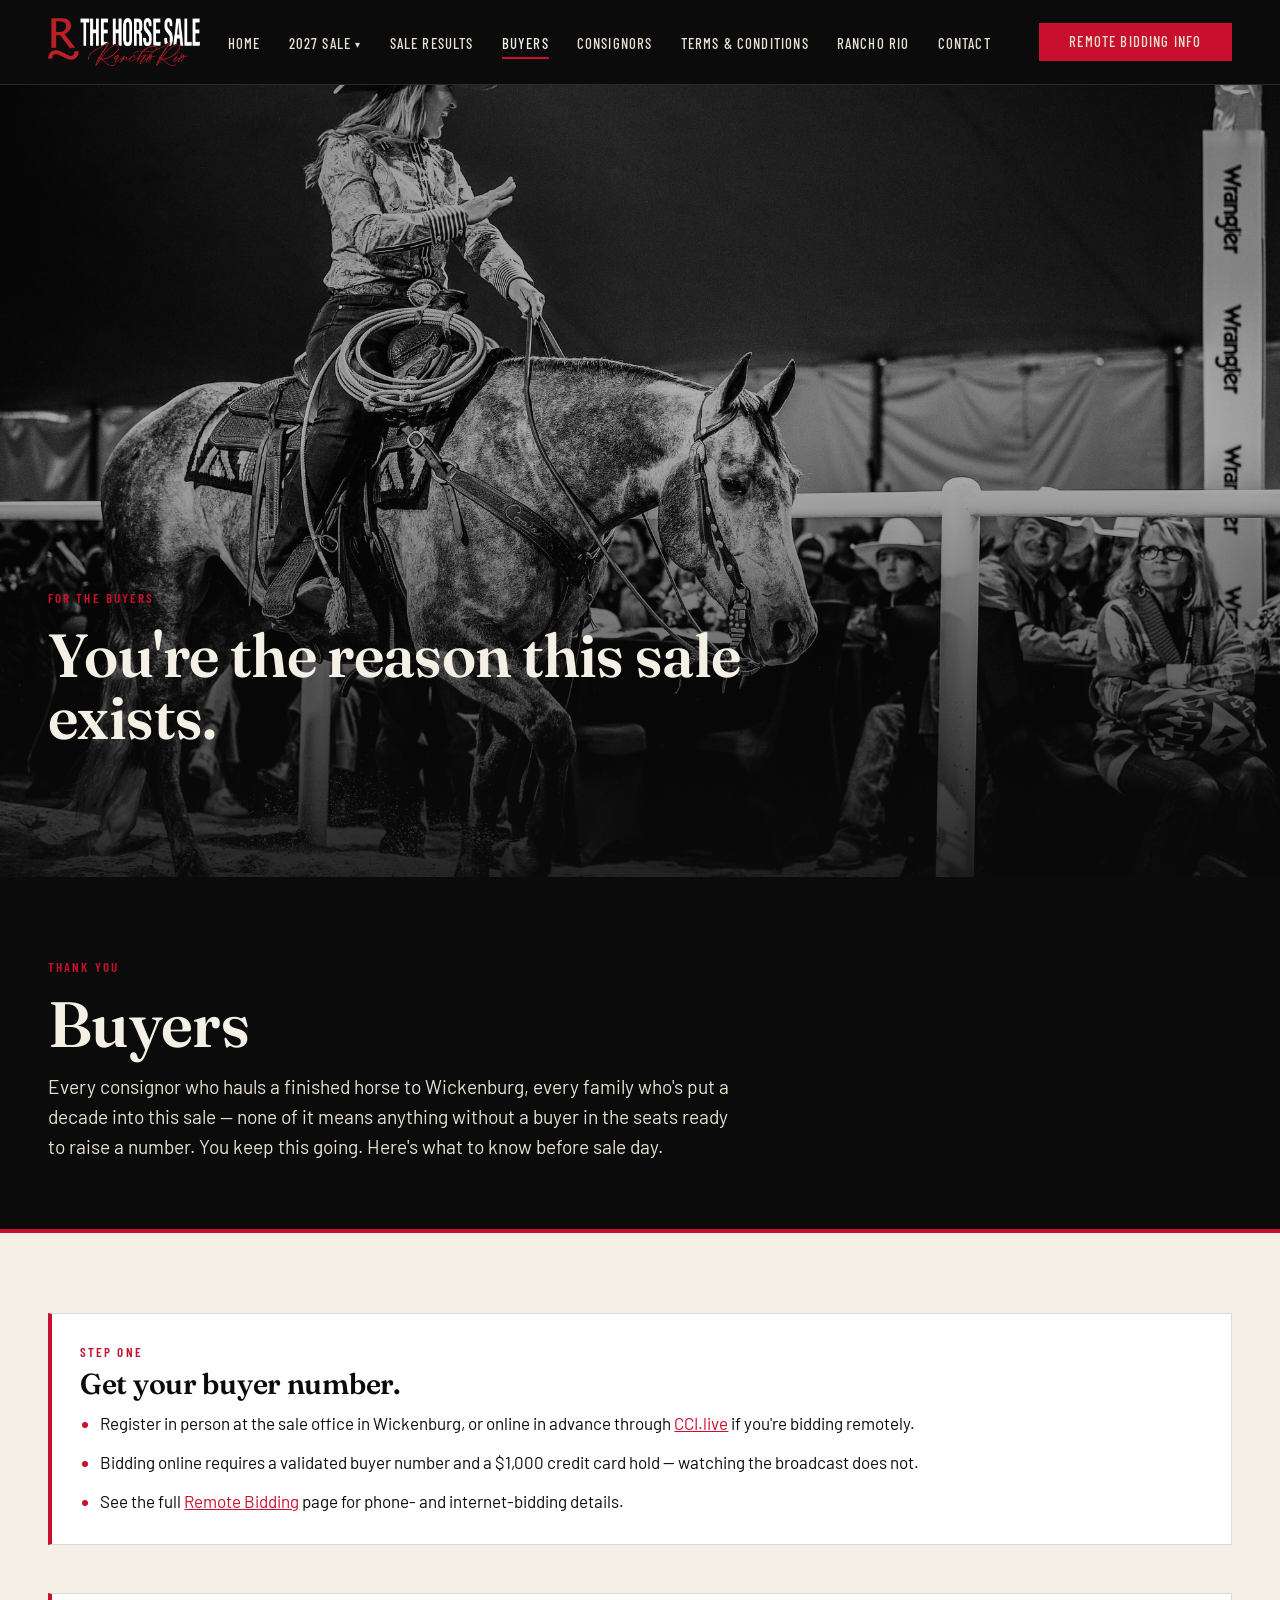
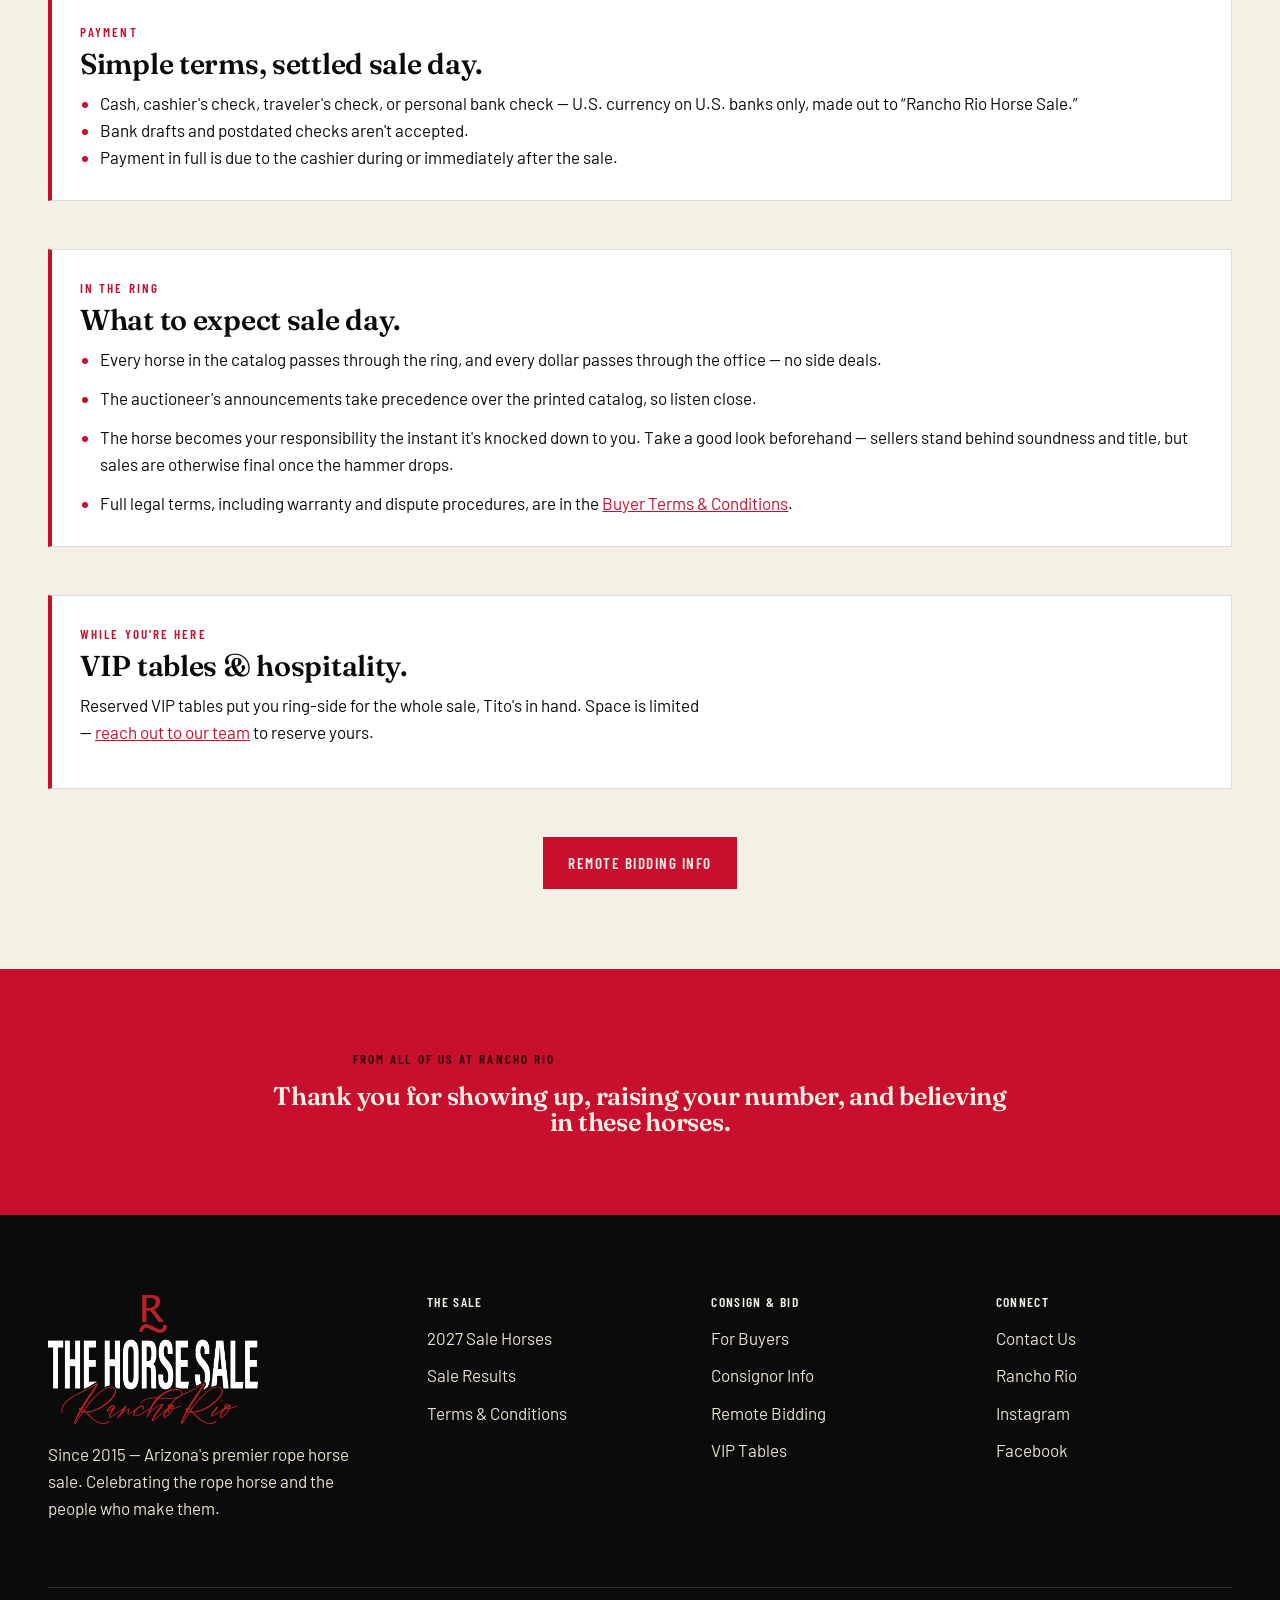
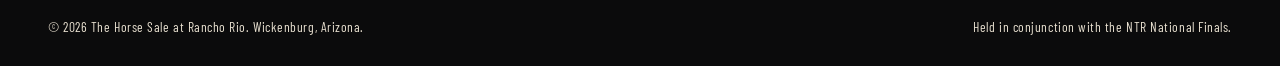
==== buyers.html @ fc1c5c44 "Add Buyers page, rename nav CTA to Remote Bidding Info New buyers.html covers registration, payment " ====
<!DOCTYPE html>
<html lang="en">
<head>
<meta charset="UTF-8">
<meta name="viewport" content="width=device-width, initial-scale=1.0">
<title>For the Buyers | The Horse Sale at Rancho Rio</title>
<meta name="description" content="Everything you need to know as a buyer at The Horse Sale at Rancho Rio — registration, payment, what to expect ring-side, and VIP hospitality.">
<link rel="preconnect" href="https://fonts.googleapis.com">
<link rel="preconnect" href="https://fonts.gstatic.com" crossorigin>
<link href="https://fonts.googleapis.com/css2?family=Fraunces:ital,opsz,wght@0,9..144,500;0,9..144,600;0,9..144,700;1,9..144,500;1,9..144,600;1,9..144,700&family=Barlow+Condensed:wght@500;600;700&family=Barlow:wght@400;500;600&display=swap" rel="stylesheet">
<link rel="icon" href="favicon.ico" sizes="any">
<link rel="icon" type="image/png" sizes="32x32" href="favicon-32x32.png">
<link rel="icon" type="image/png" sizes="16x16" href="favicon-16x16.png">
<link rel="apple-touch-icon" href="apple-touch-icon.png">
<link rel="stylesheet" href="css/styles.css">
</head>
<body>

<header class="site-header">
  <div class="wrap">
    <a href="index.html" class="brand">
      <img src="assets/logo/rancho-rio-script-logo.png" alt="The Horse Sale at Rancho Rio" class="brand-mark">
    </a>
    <nav class="main-nav">
      <ul>
        <li><a href="index.html">Home</a></li>
        <li class="has-dropdown">
          <a href="sale-horses.html">2027 Sale</a>
          <ul class="dropdown-menu">
            <li><a href="sale-horses.html">Sale Horses</a></li>
            <li><a href="index.html#schedule">Schedule</a></li>
            <li><a href="live-stream.html">Live Stream</a></li>
            <li><a href="remote-bidding.html">Remote Bidding</a></li>
          </ul>
        </li>
        <li><a href="results.html">Sale Results</a></li>
        <li><a href="buyers.html" aria-current="page">Buyers</a></li>
        <li><a href="consignors.html">Consignors</a></li>
        <li><a href="terms.html">Terms &amp; Conditions</a></li>
        <li><a href="https://ranchorioaz.com" target="_blank" rel="noopener">Rancho Rio</a></li>
        <li><a href="contact.html">Contact</a></li>
      </ul>
      <a href="remote-bidding.html" class="btn btn-primary">Remote Bidding Info</a>
    </nav>
    <button class="nav-toggle" aria-label="Menu">Menu</button>
  </div>
</header>

<section class="mini-hero mini-hero-tall" style="background-image:url('assets/images/photography/sale-photo_hero-vip-tables-roan.jpg');">
  <div class="wrap mini-hero-inner">
    <p class="eyebrow">For the Buyers</p>
    <h2>You're the reason this sale exists.</h2>
  </div>
</section>

<div class="page-hero">
  <div class="wrap">
    <p class="eyebrow on-dark">Thank You</p>
    <h1>Buyers</h1>
    <p class="lede" style="color:var(--bone-dim); margin-top:var(--space-2); max-width:62ch;">Every consignor who hauls a finished horse to Wickenburg, every family who's put a decade into this sale &mdash; none of it means anything without a buyer in the seats ready to raise a number. You keep this going. Here's what to know before sale day.</p>
  </div>
</div>

<section>
  <div class="wrap">
    <div class="card legal-content" style="border-left:4px solid var(--red); padding:var(--space-3); margin-bottom:var(--space-4);">
      <p class="eyebrow" style="margin-bottom:0.5em;">Step One</p>
      <h2 style="font-size:1.8rem; margin-bottom:0.4em;">Get your buyer number.</h2>
      <ul style="padding-left:1.2em; margin:0;">
        <li>Register in person at the sale office in Wickenburg, or online in advance through <a href="https://cci.live" target="_blank" rel="noopener" style="text-decoration:underline; color:var(--red);">CCI.live</a> if you're bidding remotely.</li>
        <li>Bidding online requires a validated buyer number and a $1,000 credit card hold &mdash; watching the broadcast does not.</li>
        <li>See the full <a href="remote-bidding.html" style="text-decoration:underline; color:var(--red);">Remote Bidding</a> page for phone- and internet-bidding details.</li>
      </ul>
    </div>

    <div class="card" style="border-left:4px solid var(--red); padding:var(--space-3); margin-bottom:var(--space-4);">
      <p class="eyebrow" style="margin-bottom:0.5em;">Payment</p>
      <h2 style="font-size:1.8rem; margin-bottom:0.4em;">Simple terms, settled sale day.</h2>
      <ul style="padding-left:1.2em; margin:0;">
        <li>Cash, cashier's check, traveler's check, or personal bank check &mdash; U.S. currency on U.S. banks only, made out to &ldquo;Rancho Rio Horse Sale.&rdquo;</li>
        <li>Bank drafts and postdated checks aren't accepted.</li>
        <li>Payment in full is due to the cashier during or immediately after the sale.</li>
      </ul>
    </div>

    <div class="card legal-content" style="border-left:4px solid var(--red); padding:var(--space-3); margin-bottom:var(--space-4);">
      <p class="eyebrow" style="margin-bottom:0.5em;">In the Ring</p>
      <h2 style="font-size:1.8rem; margin-bottom:0.4em;">What to expect sale day.</h2>
      <ul style="padding-left:1.2em; margin:0;">
        <li>Every horse in the catalog passes through the ring, and every dollar passes through the office &mdash; no side deals.</li>
        <li>The auctioneer's announcements take precedence over the printed catalog, so listen close.</li>
        <li>The horse becomes your responsibility the instant it's knocked down to you. Take a good look beforehand &mdash; sellers stand behind soundness and title, but sales are otherwise final once the hammer drops.</li>
        <li>Full legal terms, including warranty and dispute procedures, are in the <a href="terms.html" style="text-decoration:underline; color:var(--red);">Buyer Terms &amp; Conditions</a>.</li>
      </ul>
    </div>

    <div class="card" style="border-left:4px solid var(--red); padding:var(--space-3); margin-bottom:var(--space-4);">
      <p class="eyebrow" style="margin-bottom:0.5em;">While You're Here</p>
      <h2 style="font-size:1.8rem; margin-bottom:0.4em;">VIP tables &amp; hospitality.</h2>
      <p style="margin:0 0 0.8em;">Reserved VIP tables put you ring-side for the whole sale, Tito's in hand. Space is limited &mdash; <a href="contact.html" style="text-decoration:underline; color:var(--red);">reach out to our team</a> to reserve yours.</p>
    </div>

    <div style="text-align:center; margin-top:var(--space-4);">
      <a href="remote-bidding.html" class="btn btn-primary">Remote Bidding Info</a>
    </div>
  </div>
</section>

<section class="section-red">
  <div class="wrap" style="max-width:800px; text-align:center;">
    <p class="eyebrow on-dark" style="color:#2a0007;">From All of Us at Rancho Rio</p>
    <h2 style="margin:0 auto;">Thank you for showing up, raising your number, and believing in these horses.</h2>
  </div>
</section>

<footer class="site-footer">
  <div class="wrap">
    <div class="footer-grid">
      <div>
        <img src="assets/logo/rancho-rio-full-logo_white.png" alt="The Horse Sale at Rancho Rio" style="width:210px; margin-bottom:1em;">
        <p style="color:var(--bone-dim); max-width:32ch;">Since 2015 &mdash; Arizona's premier rope horse sale. Celebrating the rope horse and the people who make them.</p>
      </div>
      <div>
        <h4>The Sale</h4>
        <ul>
          <li><a href="sale-horses.html">2027 Sale Horses</a></li>
          <li><a href="results.html">Sale Results</a></li>
          <li><a href="terms.html">Terms &amp; Conditions</a></li>
        </ul>
      </div>
      <div>
        <h4>Consign &amp; Bid</h4>
        <ul>
          <li><a href="buyers.html">For Buyers</a></li>
          <li><a href="consignors.html">Consignor Info</a></li>
          <li><a href="remote-bidding.html">Remote Bidding</a></li>
          <li><a href="contact.html">VIP Tables</a></li>
        </ul>
      </div>
      <div>
        <h4>Connect</h4>
        <ul>
          <li><a href="contact.html">Contact Us</a></li>
          <li><a href="https://ranchorioaz.com" target="_blank" rel="noopener">Rancho Rio</a></li>
          <li><a href="https://www.instagram.com/ranchorioaz" target="_blank" rel="noopener">Instagram</a></li>
          <li><a href="https://www.facebook.com/RanchoRio" target="_blank" rel="noopener">Facebook</a></li>
        </ul>
      </div>
    </div>
    <div class="footer-bottom">
      <span>&copy; 2026 The Horse Sale at Rancho Rio. Wickenburg, Arizona.</span>
      <span>Held in conjunction with the NTR National Finals.</span>
    </div>
  </div>
</footer>

<script src="js/nav.js"></script>
</body>
</html>
---- css/styles.css ----
/* ==========================================================================
   THE HORSE SALE AT RANCHO RIO — Design System
   Colors: Ink Black / Bone White / Signal Red / Saddle Rust
   Type: Fraunces (display) + Barlow Condensed (labels/nav) + Barlow (body)
   ========================================================================== */

:root {
  /* Color tokens */
  --ink: #0b0b0c;
  --ink-soft: #1a1917;
  --bone: #f5f0e6;
  --bone-dim: #e8e0d0;
  --red: #c8102e;
  --red-deep: #8f0b21;
  --rust: #7a3b2e;
  --gold: #a9822f;
  --titos-orange: #f47b29;
  --line: rgba(245, 240, 230, 0.14);
  --line-dark: rgba(11, 11, 12, 0.14);

  /* Type */
  --font-display: "Fraunces", "Georgia", serif;
  --font-label: "Barlow Condensed", "Arial Narrow", sans-serif;
  --font-body: "Barlow", "Helvetica Neue", Arial, sans-serif;

  /* Spacing scale */
  --space-1: 0.5rem;
  --space-2: 1rem;
  --space-3: 1.75rem;
  --space-4: 3rem;
  --space-5: 5rem;
  --space-6: 8rem;

  --max-width: 1240px;
}

*, *::before, *::after { box-sizing: border-box; }
html { scroll-behavior: smooth; }

body {
  margin: 0;
  background: var(--bone);
  color: var(--ink);
  font-family: var(--font-body);
  font-size: 17px;
  line-height: 1.6;
  -webkit-font-smoothing: antialiased;
}

img { max-width: 100%; display: block; }
a { color: inherit; text-decoration: none; }

.wrap {
  max-width: var(--max-width);
  margin: 0 auto;
  padding: 0 var(--space-3);
}

/* ---------- Typography ---------- */

h1, h2, h3, h4 {
  font-family: var(--font-display);
  font-weight: 600;
  line-height: 1.02;
  margin: 0;
  letter-spacing: -0.01em;
}

.eyebrow {
  font-family: var(--font-label);
  font-weight: 600;
  text-transform: uppercase;
  letter-spacing: 0.16em;
  font-size: 0.82rem;
  color: var(--red);
}

.eyebrow.on-dark { color: var(--red); }

p { margin: 0 0 1em; max-width: 62ch; }
li::marker { color: var(--red); }

.legal-content p { max-width: none; }
.legal-content li { margin-bottom: 0.7em; }
.legal-content li:last-child { margin-bottom: 0; }
.legal-content li ul { margin-top: 0.5em; }
.legal-content li ul li { margin-bottom: 0.5em; }

.lede {
  font-size: 1.2rem;
  line-height: 1.55;
  color: var(--ink-soft);
}

/* ---------- Buttons ---------- */

.btn {
  display: inline-flex;
  align-items: center;
  gap: 0.5em;
  font-family: var(--font-label);
  font-weight: 600;
  text-transform: uppercase;
  letter-spacing: 0.1em;
  font-size: 0.95rem;
  padding: 0.85em 1.6em;
  border: 1.5px solid transparent;
  cursor: pointer;
  transition: transform 0.15s ease, background 0.15s ease, color 0.15s ease, border-color 0.15s ease;
}
.btn:hover { transform: translateY(-1px); }
.btn:focus-visible { outline: 3px solid var(--gold); outline-offset: 2px; }

.btn-primary { background: var(--red); color: var(--bone); }
.btn-primary:hover { background: var(--red-deep); }

.btn-outline-dark { background: transparent; color: var(--ink); border-color: var(--ink); }
.btn-outline-dark:hover { background: var(--ink); color: var(--bone); }

.btn-outline-light { background: transparent; color: var(--bone); border-color: var(--bone); }
.btn-outline-light:hover { background: var(--bone); color: var(--ink); }

/* ---------- Header / Nav ---------- */

.site-header {
  position: sticky;
  top: 0;
  z-index: 50;
  background: var(--ink);
  border-bottom: 1px solid var(--line);
}

.site-header .wrap {
  display: flex;
  align-items: center;
  justify-content: space-between;
  min-height: 84px;
}

.brand {
  display: flex;
  align-items: center;
  gap: 0.75rem;
  color: var(--bone);
}
.brand-mark { height: 48px; width: auto; flex-shrink: 0; }

.main-nav { display: flex; align-items: center; gap: var(--space-4); }
.main-nav .btn { padding-left: 2em; padding-right: 2em; }
.main-nav ul { list-style: none; display: flex; gap: var(--space-3); margin: 0; padding: 0; }
.main-nav a {
  font-family: var(--font-label);
  color: var(--bone-dim);
  font-weight: 500;
  text-transform: uppercase;
  letter-spacing: 0.08em;
  font-size: 0.92rem;
  padding: 0.4em 0;
  border-bottom: 2px solid transparent;
  transition: border-color 0.15s ease, color 0.15s ease;
}
.main-nav a:hover, .main-nav a[aria-current="page"] { color: var(--bone); border-color: var(--red); }

.main-nav li { position: relative; }
.main-nav li.has-dropdown > a::after { content: "\25BE"; margin-left: 0.4em; font-size: 0.7em; }
.main-nav .dropdown-menu {
  position: absolute;
  top: 100%;
  left: 0;
  min-width: 180px;
  margin: 0;
  padding: 0.6em 0 0.4em;
  list-style: none;
  background: var(--ink);
  border: 1px solid var(--line);
  display: none;
  flex-direction: column;
  gap: 0;
  z-index: 60;
}
.main-nav li.has-dropdown:hover .dropdown-menu,
.main-nav li.has-dropdown:focus-within .dropdown-menu { display: flex; }
.main-nav .dropdown-menu a { display: block; padding: 0.6em 1em; border-bottom: none; white-space: nowrap; }
.main-nav .dropdown-menu a:hover, .main-nav .dropdown-menu a[aria-current="page"] { background: var(--ink-soft); }

.nav-toggle { display: none; }

@media (max-width: 900px) {
  .main-nav ul { display: none; }
  .nav-toggle {
    display: block;
    background: none;
    border: 1.5px solid var(--bone-dim);
    color: var(--bone);
    padding: 0.5em 0.9em;
    font-family: var(--font-label);
    text-transform: uppercase;
    letter-spacing: 0.1em;
    font-size: 0.8rem;
    cursor: pointer;
  }

  .main-nav .btn {
    padding: 0.6em 0.9em;
    font-size: 0.72rem;
    letter-spacing: 0.05em;
    white-space: nowrap;
  }

  .sale-staff-columns { columns: 1 !important; }

  .main-nav.nav-open ul {
    display: flex;
    flex-direction: column;
    align-items: stretch;
    gap: 0;
    position: absolute;
    top: 100%;
    left: 0;
    right: 0;
    background: var(--ink);
    border-top: 1px solid var(--line);
    border-bottom: 1px solid var(--line);
    padding: var(--space-3);
    z-index: 55;
  }

  .main-nav.nav-open ul > li { width: 100%; }
  .main-nav.nav-open ul > li > a { display: block; padding: 0.8em 0; }

  .main-nav li.has-dropdown .dropdown-menu {
    position: static;
    display: none;
    border: none;
    background: var(--ink-soft);
    margin-top: 0.2em;
    padding-left: 1em;
  }
  .main-nav li.has-dropdown:hover .dropdown-menu,
  .main-nav li.has-dropdown:focus-within .dropdown-menu { display: none; }
  .main-nav li.has-dropdown.dropdown-open .dropdown-menu { display: flex; }
}

/* ---------- Sections with a faint background photo ---------- */

.section-bg-photo {
  position: relative;
  background-size: cover;
  background-position: center 30%;
  background-repeat: no-repeat;
  overflow: hidden;
}
.section-bg-photo::before {
  content: "";
  position: absolute;
  inset: 0;
  background: var(--bone);
  opacity: 0.9;
}

/* ---------- Hero ---------- */

.hero {
  position: relative;
  min-height: 92vh;
  display: flex;
  align-items: flex-end;
  background: var(--ink) center/cover no-repeat;
  color: var(--bone);
  overflow: hidden;
}

.hero::before {
  content: "";
  position: absolute;
  inset: 0;
  z-index: 1;
  background:
    linear-gradient(180deg, rgba(11,11,12,0.5) 0%, rgba(11,11,12,0.58) 45%, rgba(11,11,12,0.94) 100%);
}

.hero-slides { position: absolute; inset: 0; z-index: 0; }
.hero-slide {
  position: absolute;
  inset: 0;
  background: center/cover no-repeat;
  opacity: 0;
  transition: opacity 1.8s ease;
}
.hero-slide.is-active { opacity: 1; }
@media (prefers-reduced-motion: reduce) {
  .hero-slide { transition: none; }
}

.hero-inner {
  position: relative;
  z-index: 2;
  width: 100%;
  padding-bottom: var(--space-5);
}

.hero .eyebrow { color: var(--red); text-shadow: 0 1px 4px rgba(0,0,0,0.6); margin-bottom: var(--space-2); }

.hero h1 {
  font-size: clamp(2.8rem, 7vw, 6.2rem);
  max-width: 16ch;
  margin-bottom: var(--space-3);
}
.hero h1 em { font-style: normal; color: var(--red); }

.hero-sub {
  display: flex;
  flex-wrap: wrap;
  gap: var(--space-4);
  align-items: flex-end;
  justify-content: space-between;
  border-top: 1px solid var(--line);
  padding-top: var(--space-3);
  margin-top: var(--space-3);
}

.hero-meta { font-family: var(--font-label); font-size: 1.05rem; letter-spacing: 0.04em; color: var(--bone-dim); text-transform: uppercase; }
.hero-meta strong { color: var(--bone); font-weight: 700; }

.hero-cta { display: flex; gap: var(--space-2); flex-wrap: wrap; }

/* Presenting sponsor strip */
.sponsor-strip {
  background: var(--titos-orange);
  color: var(--ink);
  overflow: hidden;
}
.sponsor-track {
  display: flex;
  width: max-content;
  animation: sponsor-scroll 34s linear infinite;
}
.sponsor-group {
  display: flex;
  align-items: center;
  gap: 2em;
  flex-shrink: 0;
  padding: 0.5em 2em;
  font-family: var(--font-label);
  text-transform: uppercase;
  letter-spacing: 0.14em;
  font-size: 0.78rem;
  white-space: nowrap;
}
.sponsor-group strong { color: var(--ink); }
.sponsor-logo { height: 46px; width: auto; flex-shrink: 0; }
.sponsor-star { font-size: 0.7em; opacity: 0.6; }

@keyframes sponsor-scroll {
  from { transform: translateX(0); }
  to { transform: translateX(-50%); }
}

@media (prefers-reduced-motion: reduce) {
  .sponsor-track { animation: none; overflow-x: auto; }
}

/* ---------- Sections ---------- */

section { padding: var(--space-5) 0; }
.section-dark { background: var(--ink); color: var(--bone); }
.section-red { background: var(--red); color: var(--bone); }

.section-head {
  display: flex;
  justify-content: space-between;
  align-items: flex-end;
  gap: var(--space-3);
  margin-bottom: var(--space-4);
  flex-wrap: wrap;
}
.section-head h2 { font-size: clamp(2rem, 4vw, 3.2rem); }

/* ---------- Stat strip ---------- */

.stat-strip {
  display: grid;
  grid-template-columns: repeat(4, 1fr);
  border-top: 1px solid var(--line-dark);
  border-bottom: 1px solid var(--line-dark);
}
.stat {
  padding: var(--space-4) var(--space-3);
  border-right: 1px solid var(--line-dark);
}
.stat:last-child { border-right: none; }
.stat-num {
  font-family: var(--font-display);
  font-size: clamp(2rem, 3.4vw, 3.2rem);
  color: var(--red);
  display: block;
  margin-bottom: 0.2em;
}
.stat-label {
  font-family: var(--font-label);
  text-transform: uppercase;
  letter-spacing: 0.08em;
  font-size: 0.85rem;
  color: var(--rust);
}

@media (max-width: 800px) {
  .stat-strip { grid-template-columns: repeat(2, 1fr); }
  .stat:nth-child(2) { border-right: none; }
}

/* ---------- Lot / auction tag motif (signature element) ---------- */

.lot-tag {
  display: inline-flex;
  align-items: center;
  font-family: var(--font-label);
  font-weight: 700;
  background: var(--ink);
  color: var(--bone);
  padding: 0.3em 0.7em 0.3em 0.5em;
  font-size: 0.85rem;
  letter-spacing: 0.06em;
  position: relative;
  clip-path: polygon(0 0, 100% 0, 100% 100%, 12px 100%, 0 60%);
}

.card-grid {
  display: grid;
  grid-template-columns: repeat(auto-fill, minmax(280px, 1fr));
  gap: var(--space-3);
}

/* Several pages set a fixed column count inline (e.g. repeat(3,1fr))
   for desktop layout; force a single column on small screens
   regardless, since a hardcoded inline column count otherwise beats
   the auto-fill default above and never stacks. */
@media (max-width: 700px) {
  .card-grid { grid-template-columns: 1fr !important; }
}

.card {
  background: #fff;
  border: 1px solid var(--line-dark);
}
.card-media { aspect-ratio: 4/5; overflow: hidden; background: var(--bone-dim); position: relative; }
.card-media img { width: 100%; height: 100%; object-fit: cover; }
.card-media.placeholder {
  display: flex;
  align-items: center;
  justify-content: center;
  background: repeating-linear-gradient(45deg, var(--bone-dim), var(--bone-dim) 10px, #ddd2b8 10px, #ddd2b8 20px);
}
.card-media.placeholder span {
  font-family: var(--font-label);
  text-transform: uppercase;
  letter-spacing: 0.1em;
  font-size: 0.8rem;
  color: var(--rust);
  background: var(--bone);
  padding: 0.4em 0.8em;
}

/* Hero placeholder background (until a real photo is added) */
.hero.placeholder-bg {
  background-image:
    linear-gradient(180deg, rgba(11,11,12,0.35) 0%, rgba(11,11,12,0.55) 45%, rgba(11,11,12,0.95) 100%),
    repeating-linear-gradient(135deg, #1a1917, #1a1917 22px, #0b0b0c 22px, #0b0b0c 44px);
}

/* ---------- Mini-hero (full-bleed headline-over-photo, section-scale) ---------- */

.mini-hero {
  position: relative;
  min-height: 58vh;
  display: flex;
  align-items: flex-end;
  background: var(--ink) center/cover no-repeat;
  color: var(--bone);
  overflow: hidden;
}
.mini-hero::before {
  content: "";
  position: absolute;
  inset: 0;
  background: linear-gradient(180deg, rgba(11,11,12,0.4) 0%, rgba(11,11,12,0.3) 45%, rgba(11,11,12,0.88) 100%);
}
.mini-hero-tall { min-height: 88vh; background-position: center 30%; }
.mini-hero-inner { position: relative; z-index: 2; width: 100%; padding-bottom: var(--space-4); }
.mini-hero .eyebrow { color: var(--red); text-shadow: 0 1px 4px rgba(0,0,0,0.6); margin-bottom: var(--space-2); }
.mini-hero h2 { font-size: clamp(2.2rem, 4.8vw, 3.8rem); max-width: 20ch; color: var(--bone); }

.card-body { padding: var(--space-2) var(--space-3) var(--space-3); }
.card-body h3 { font-size: 1.3rem; margin-bottom: 0.25em; }
.card-meta { font-family: var(--font-label); text-transform: uppercase; letter-spacing: 0.06em; font-size: 0.82rem; color: var(--rust); }

/* SOLD stamp for results */
.sold-stamp {
  position: absolute;
  top: 14px;
  right: 14px;
  background: var(--red);
  color: var(--bone);
  font-family: var(--font-label);
  font-weight: 700;
  letter-spacing: 0.14em;
  font-size: 0.78rem;
  padding: 0.35em 1.1em;
  transform: rotate(8deg);
  box-shadow: 0 3px 8px rgba(0,0,0,0.25);
}

/* Horse name + sale year, burned into a real horse photo */
.photo-caption {
  position: absolute;
  left: 0;
  right: 0;
  bottom: 0;
  padding: 1.6em 0.9em 0.7em;
  background: linear-gradient(0deg, rgba(11,11,12,0.88) 0%, rgba(11,11,12,0) 100%);
  color: var(--bone);
  font-family: var(--font-label);
  text-transform: uppercase;
  letter-spacing: 0.06em;
  font-weight: 600;
  font-size: 0.85rem;
}

/* ---------- Sliding gallery (Sale Night photography) ---------- */

.sliding-gallery { overflow: hidden; }
.sliding-gallery-track {
  display: flex;
  gap: var(--space-2);
  width: max-content;
  animation: sliding-gallery-scroll 85s linear infinite;
}
.sliding-gallery:hover .sliding-gallery-track { animation-play-state: paused; }
.sliding-gallery-item {
  flex: 0 0 auto;
  width: min(600px, 88vw);
  aspect-ratio: 16 / 9;
  overflow: hidden;
  background: var(--bone-dim);
}
.sliding-gallery-item img {
  width: 100%;
  height: 100%;
  object-fit: cover;
  display: block;
}

@keyframes sliding-gallery-scroll {
  from { transform: translateX(0); }
  to { transform: translateX(-50%); }
}

@media (prefers-reduced-motion: reduce) {
  .sliding-gallery-track { animation: none; }
  .sliding-gallery { overflow-x: auto; }
}

/* ---------- Growth chart (cumulative sale total) ---------- */

.growth-chart { margin: var(--space-4) 0 var(--space-3); }
.growth-chart-layout {
  display: grid;
  grid-template-columns: 0.9fr 1.1fr;
  gap: var(--space-5);
  align-items: center;
}
.growth-chart-copy { display: flex; flex-direction: column; }
.growth-chart-label {
  font-family: var(--font-label);
  text-transform: uppercase;
  letter-spacing: 0.08em;
  font-size: 0.85rem;
  color: var(--rust);
  display: block;
  margin-bottom: 0.15em;
}
.growth-chart-total {
  font-family: var(--font-display);
  font-weight: 600;
  font-size: clamp(3.4rem, 7vw, 6rem);
  color: var(--red);
  line-height: 1;
}
.growth-chart-note {
  font-family: var(--font-label);
  font-size: 0.75rem;
  letter-spacing: 0.04em;
  color: rgba(11, 11, 12, 0.45);
  max-width: 32ch;
  margin: 0.8em 0 0;
}
.growth-chart-svg-wrap { position: relative; }

@media (max-width: 800px) {
  .growth-chart-layout { grid-template-columns: 1fr; gap: var(--space-3); }
}
.growth-chart-svg-wrap svg { display: block; width: 100%; height: auto; overflow: visible; }
.growth-chart-grid { stroke: var(--line-dark); stroke-width: 1; }
.growth-chart-area { fill: rgba(200, 16, 46, 0.1); transform-origin: bottom; transform: scaleY(0); transition: transform 1s cubic-bezier(0.22, 1, 0.36, 1); }
.growth-chart-line {
  fill: none;
  stroke: var(--red);
  stroke-width: 2.5;
  stroke-linecap: round;
  stroke-linejoin: round;
}
.growth-chart-dot { fill: var(--red); stroke: var(--bone); stroke-width: 2; opacity: 0; transition: opacity 0.3s ease 0.9s; }
.growth-chart.is-visible .growth-chart-area { transform: scaleY(1); }
.growth-chart.is-visible .growth-chart-dot { opacity: 1; }
.growth-chart-axis text {
  font-family: var(--font-label);
  font-size: 10px;
  letter-spacing: 0.03em;
  fill: var(--rust);
  text-transform: uppercase;
}
.growth-chart-axis .y-tick { fill: rgba(11, 11, 12, 0.45); }
.growth-chart-endlabel {
  font-family: var(--font-label);
  font-weight: 600;
  font-size: 12px;
  fill: var(--ink);
}
.growth-chart-crosshair {
  position: absolute;
  top: 0;
  bottom: 26px;
  width: 1px;
  background: var(--line-dark);
  pointer-events: none;
  opacity: 0;
  transition: opacity 0.15s ease;
}
.growth-chart-tooltip {
  position: absolute;
  pointer-events: none;
  background: var(--ink);
  color: var(--bone);
  padding: 0.55em 0.8em;
  font-family: var(--font-label);
  font-size: 0.78rem;
  letter-spacing: 0.03em;
  white-space: nowrap;
  border-radius: 2px;
  opacity: 0;
  transition: opacity 0.15s ease;
  transform: translate(-50%, -100%);
  z-index: 3;
}
.growth-chart-tooltip strong {
  display: block;
  font-family: var(--font-display);
  font-size: 1rem;
  color: var(--bone);
  font-weight: 600;
  letter-spacing: normal;
  text-transform: none;
}
.growth-chart-tooltip span { display: block; margin-top: 0.15em; opacity: 0.8; }
.growth-chart-table { margin-top: var(--space-2); }
.growth-chart-table summary {
  cursor: pointer;
  font-family: var(--font-label);
  text-transform: uppercase;
  letter-spacing: 0.06em;
  font-size: 0.8rem;
  color: var(--rust);
  padding: 0.4em 0;
}
.growth-chart-table table { margin-top: var(--space-2); }


/* ---------- Results table ---------- */

.results-table { width: 100%; border-collapse: collapse; }
.results-table th {
  font-family: var(--font-label);
  text-transform: uppercase;
  letter-spacing: 0.08em;
  font-size: 0.8rem;
  text-align: left;
  color: var(--rust);
  border-bottom: 2px solid var(--ink);
  padding: 0.7em 0.8em;
}
.results-table td {
  padding: 0.9em 0.8em;
  border-bottom: 1px solid var(--line-dark);
  font-size: 1rem;
}
.results-table tr:hover td { background: var(--bone-dim); }
.results-table .num { font-family: var(--font-display); }

/* ---------- Footer ---------- */

.site-footer {
  background: var(--ink);
  color: var(--bone-dim);
  padding: var(--space-5) 0 var(--space-3);
}
.footer-grid {
  display: grid;
  grid-template-columns: 1.4fr 1fr 1fr 1fr;
  gap: var(--space-4);
  padding-bottom: var(--space-4);
  border-bottom: 1px solid var(--line);
}
.footer-grid h4 {
  font-family: var(--font-label);
  text-transform: uppercase;
  letter-spacing: 0.1em;
  font-size: 0.85rem;
  color: var(--bone);
  margin-bottom: var(--space-2);
}
.footer-grid ul { list-style: none; margin: 0; padding: 0; display: flex; flex-direction: column; gap: 0.6em; }
.footer-grid a:hover { color: var(--red); }
.footer-bottom {
  display: flex;
  justify-content: space-between;
  align-items: center;
  padding-top: var(--space-3);
  font-family: var(--font-label);
  font-size: 0.85rem;
  letter-spacing: 0.04em;
  flex-wrap: wrap;
  gap: 1em;
}

@media (max-width: 800px) {
  .footer-grid { grid-template-columns: 1fr 1fr; }
}

/* ---------- Page hero (interior pages) ---------- */

.page-hero {
  background: var(--ink);
  color: var(--bone);
  padding: var(--space-5) 0 var(--space-4);
  border-bottom: 4px solid var(--red);
}
.page-hero h1 { font-size: clamp(2.4rem, 5vw, 4rem); }

/* ---------- Utility ---------- */

.text-center { text-align: center; }
.mt-0 { margin-top: 0; }
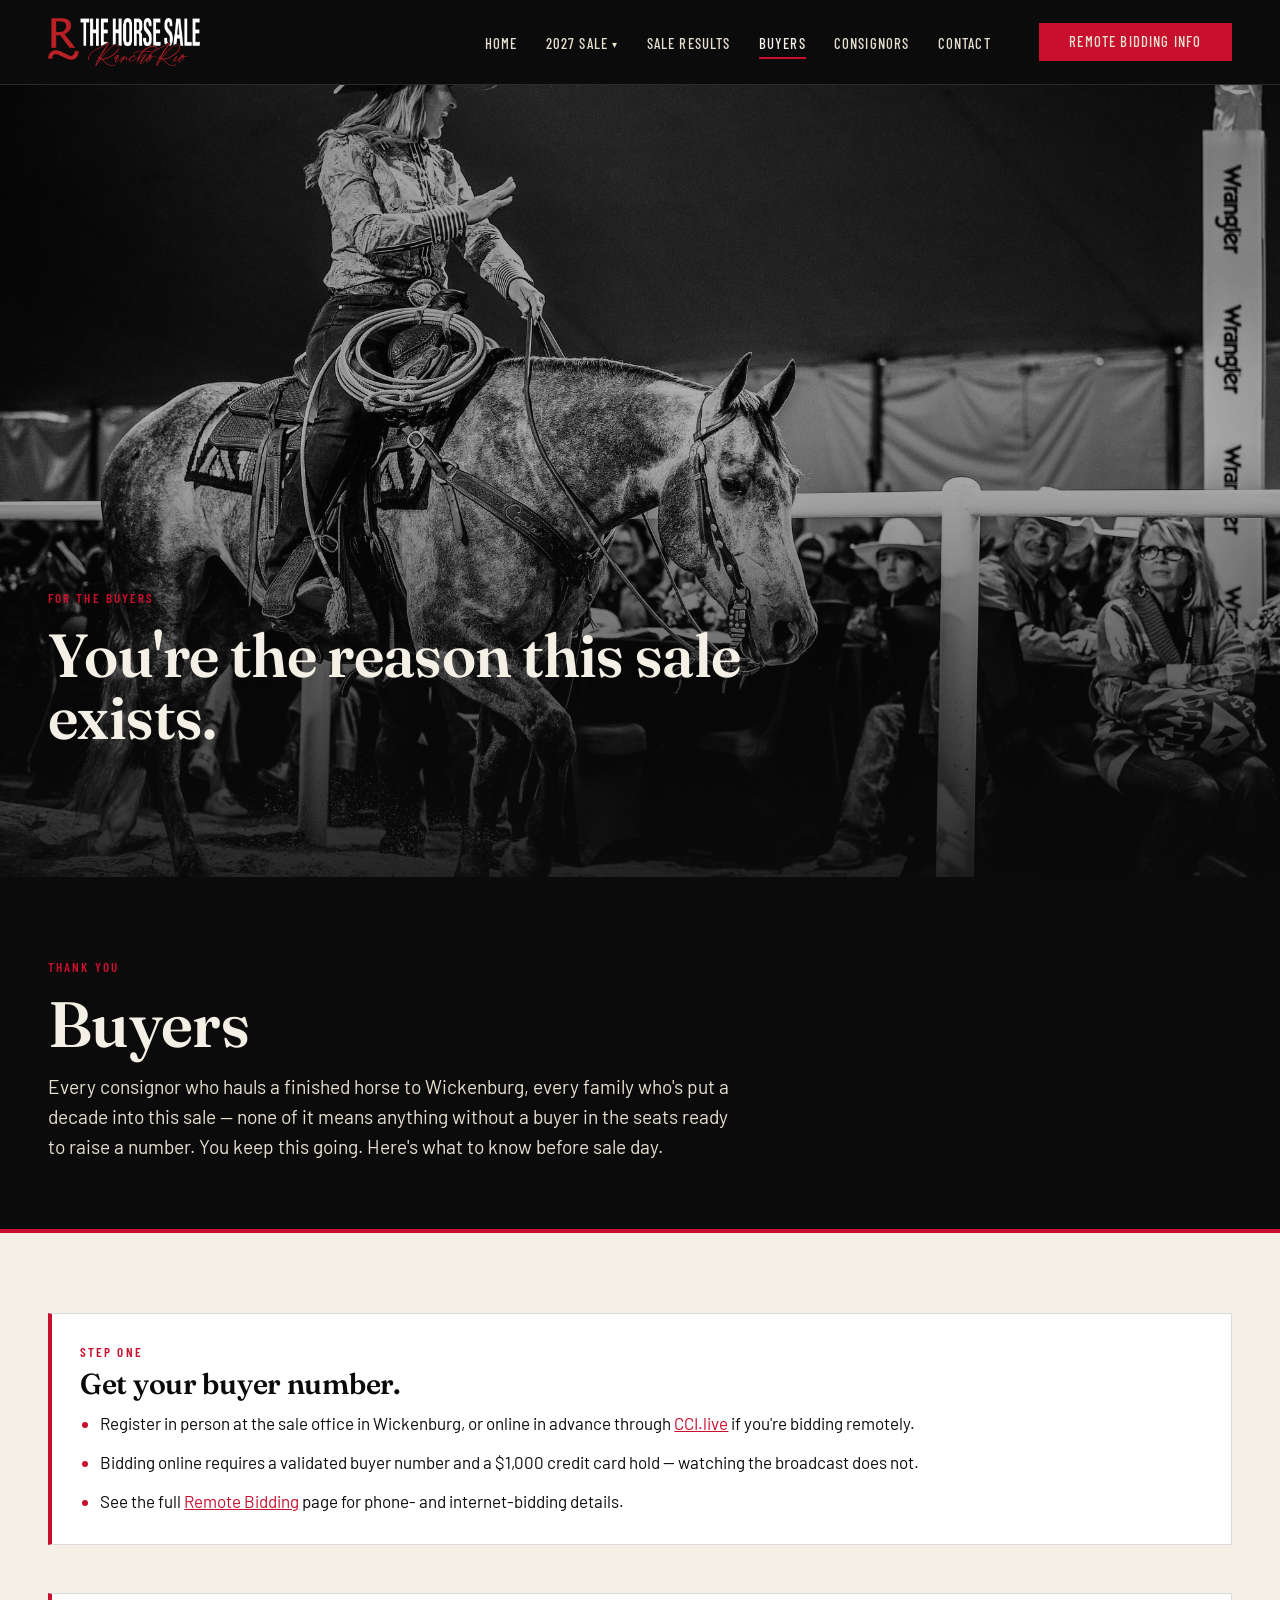
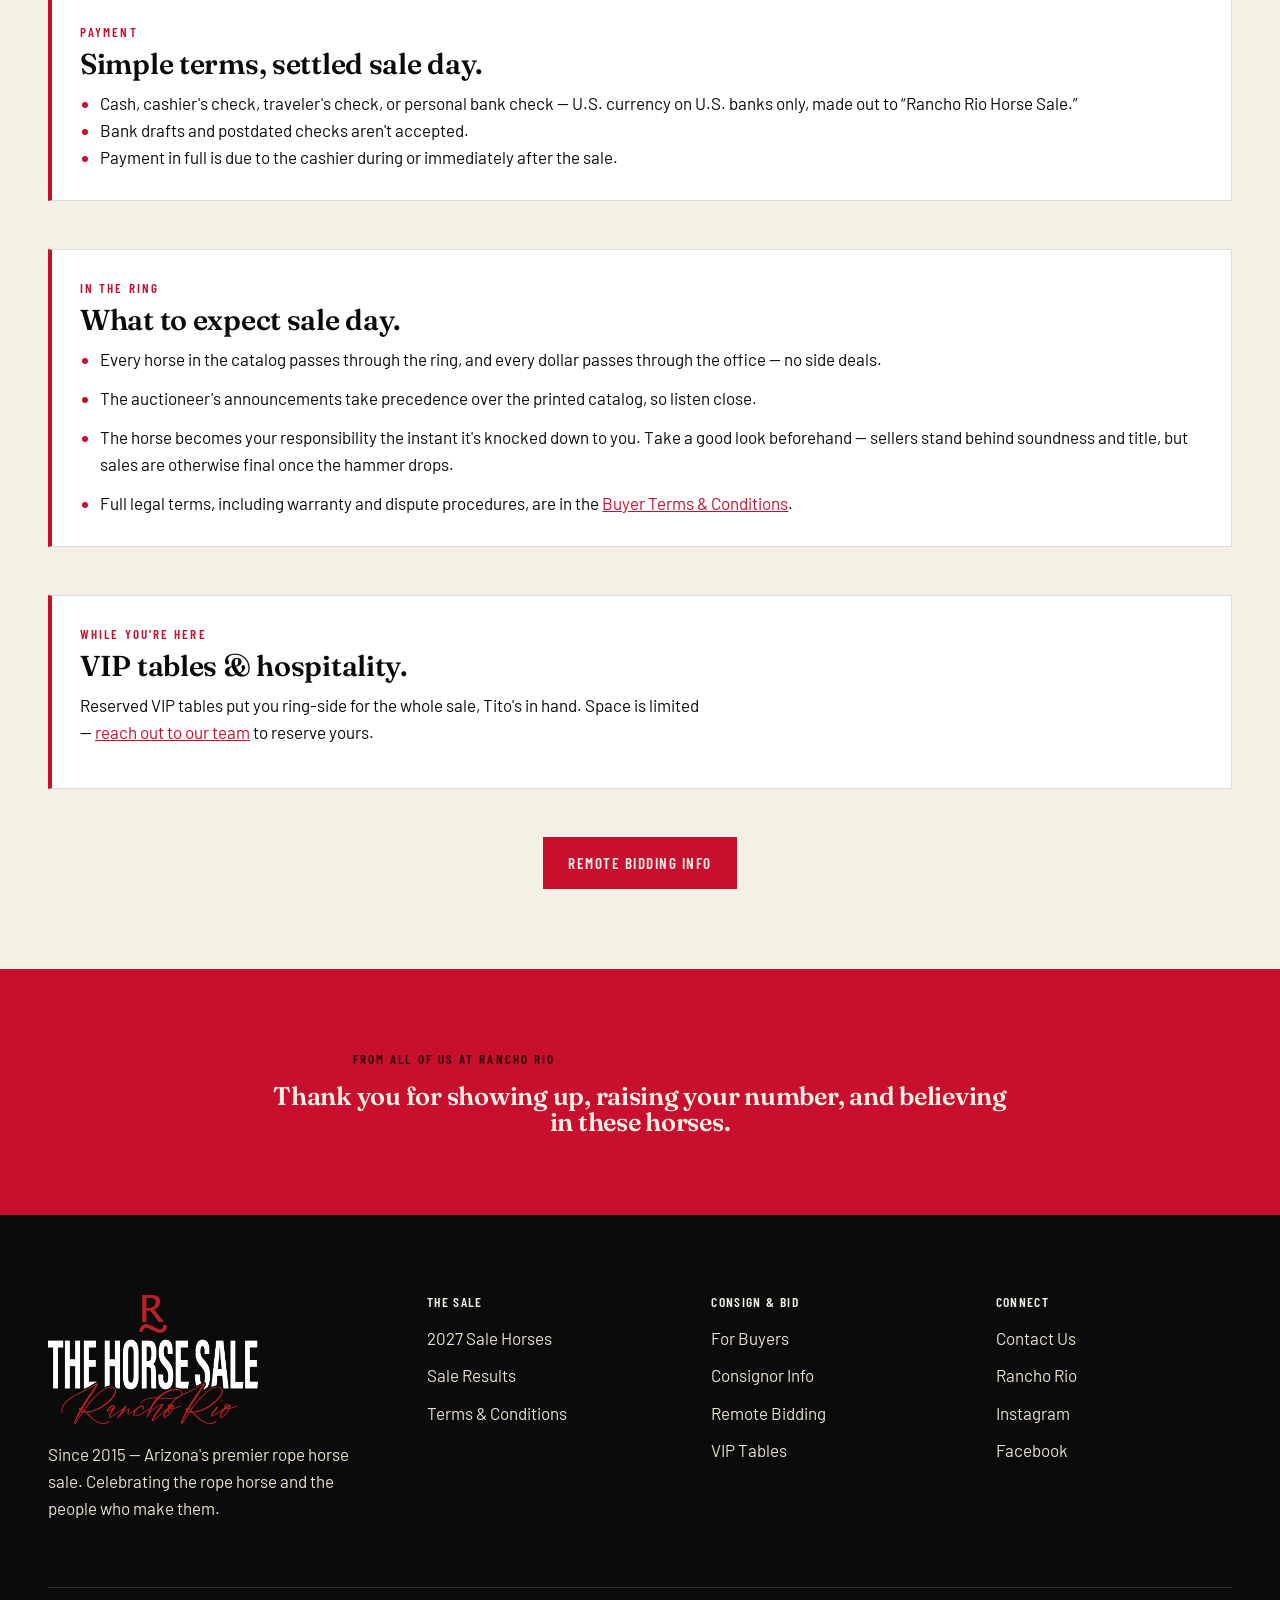
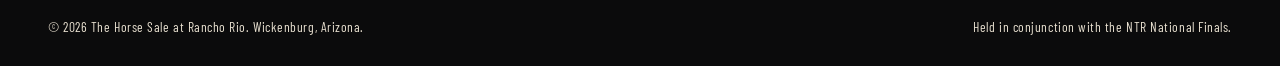
==== commit 69b1e6c3: "Remove Terms & Conditions and Rancho Rio links from nav" ====
--- a/buyers.html
+++ b/buyers.html
@@ -36,8 +36,6 @@
         <li><a href="results.html">Sale Results</a></li>
         <li><a href="buyers.html" aria-current="page">Buyers</a></li>
         <li><a href="consignors.html">Consignors</a></li>
-        <li><a href="terms.html">Terms &amp; Conditions</a></li>
-        <li><a href="https://ranchorioaz.com" target="_blank" rel="noopener">Rancho Rio</a></li>
         <li><a href="contact.html">Contact</a></li>
       </ul>
       <a href="remote-bidding.html" class="btn btn-primary">Remote Bidding Info</a>
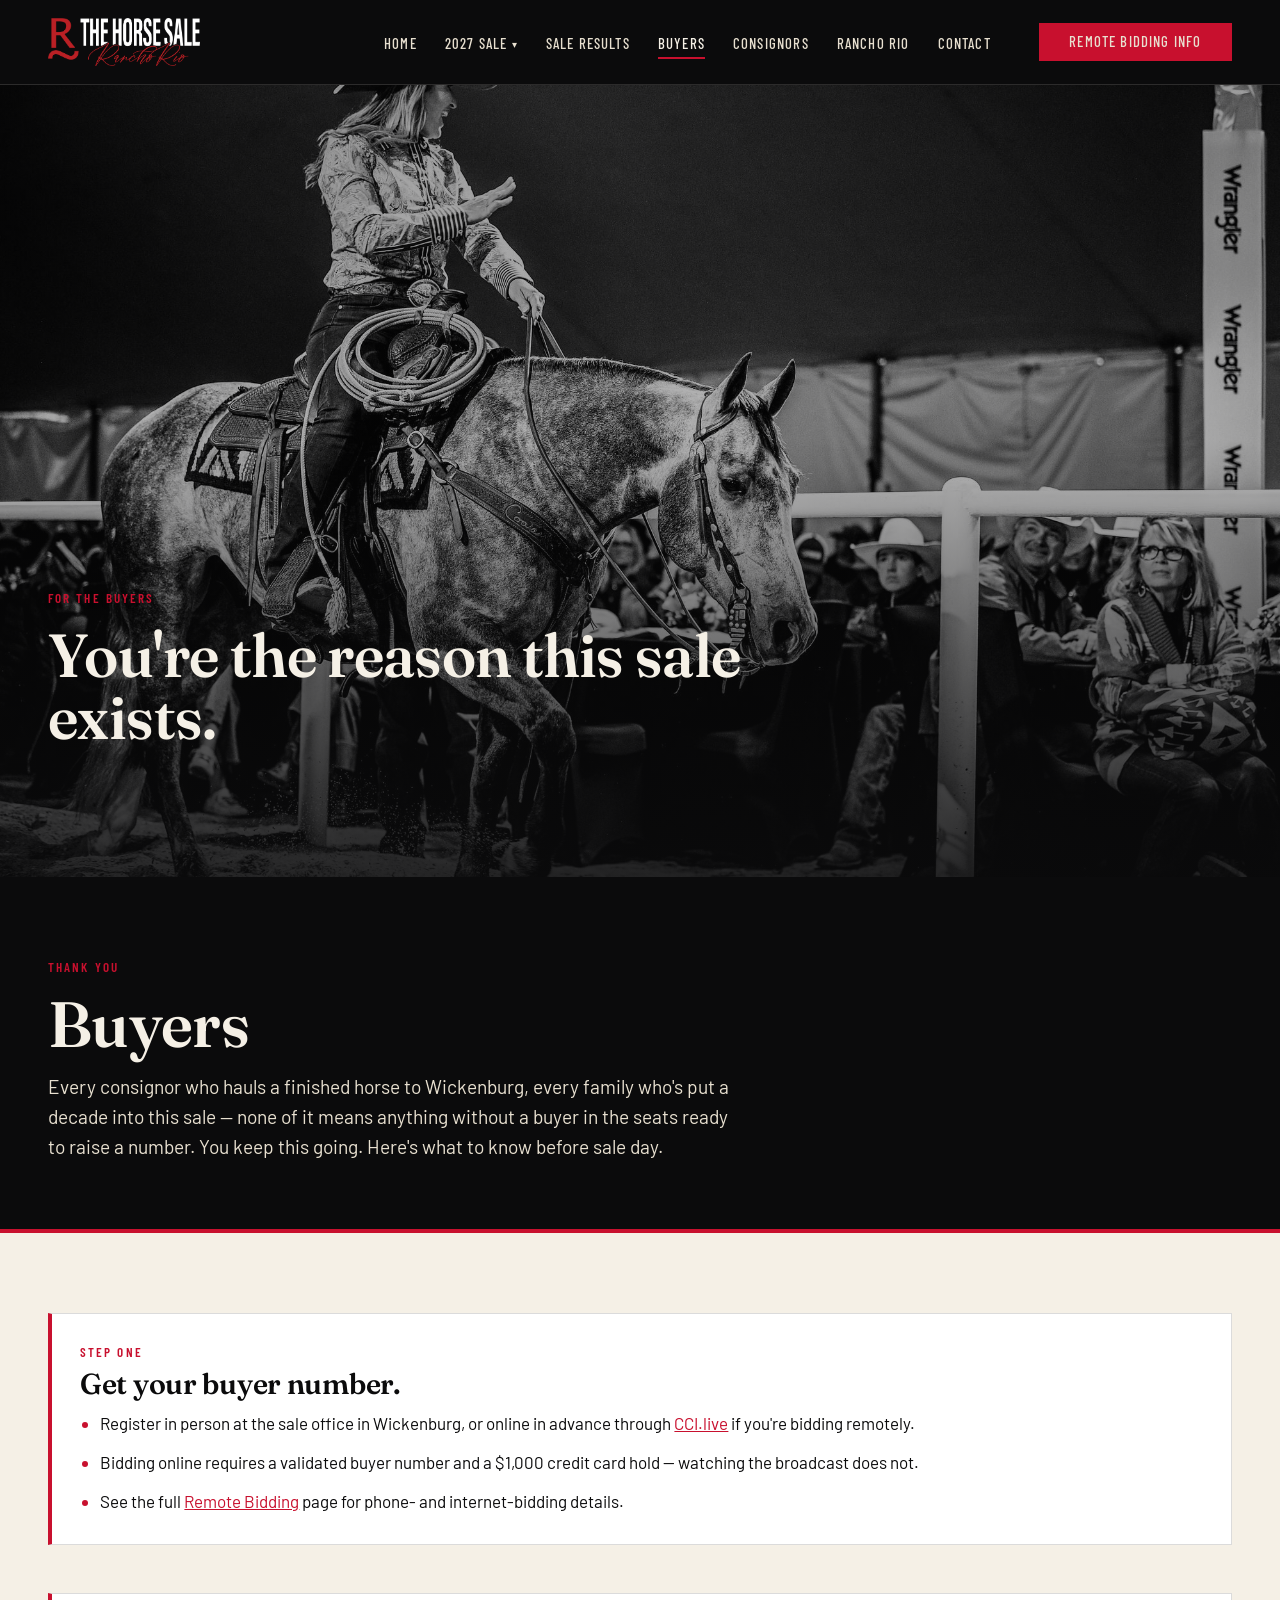
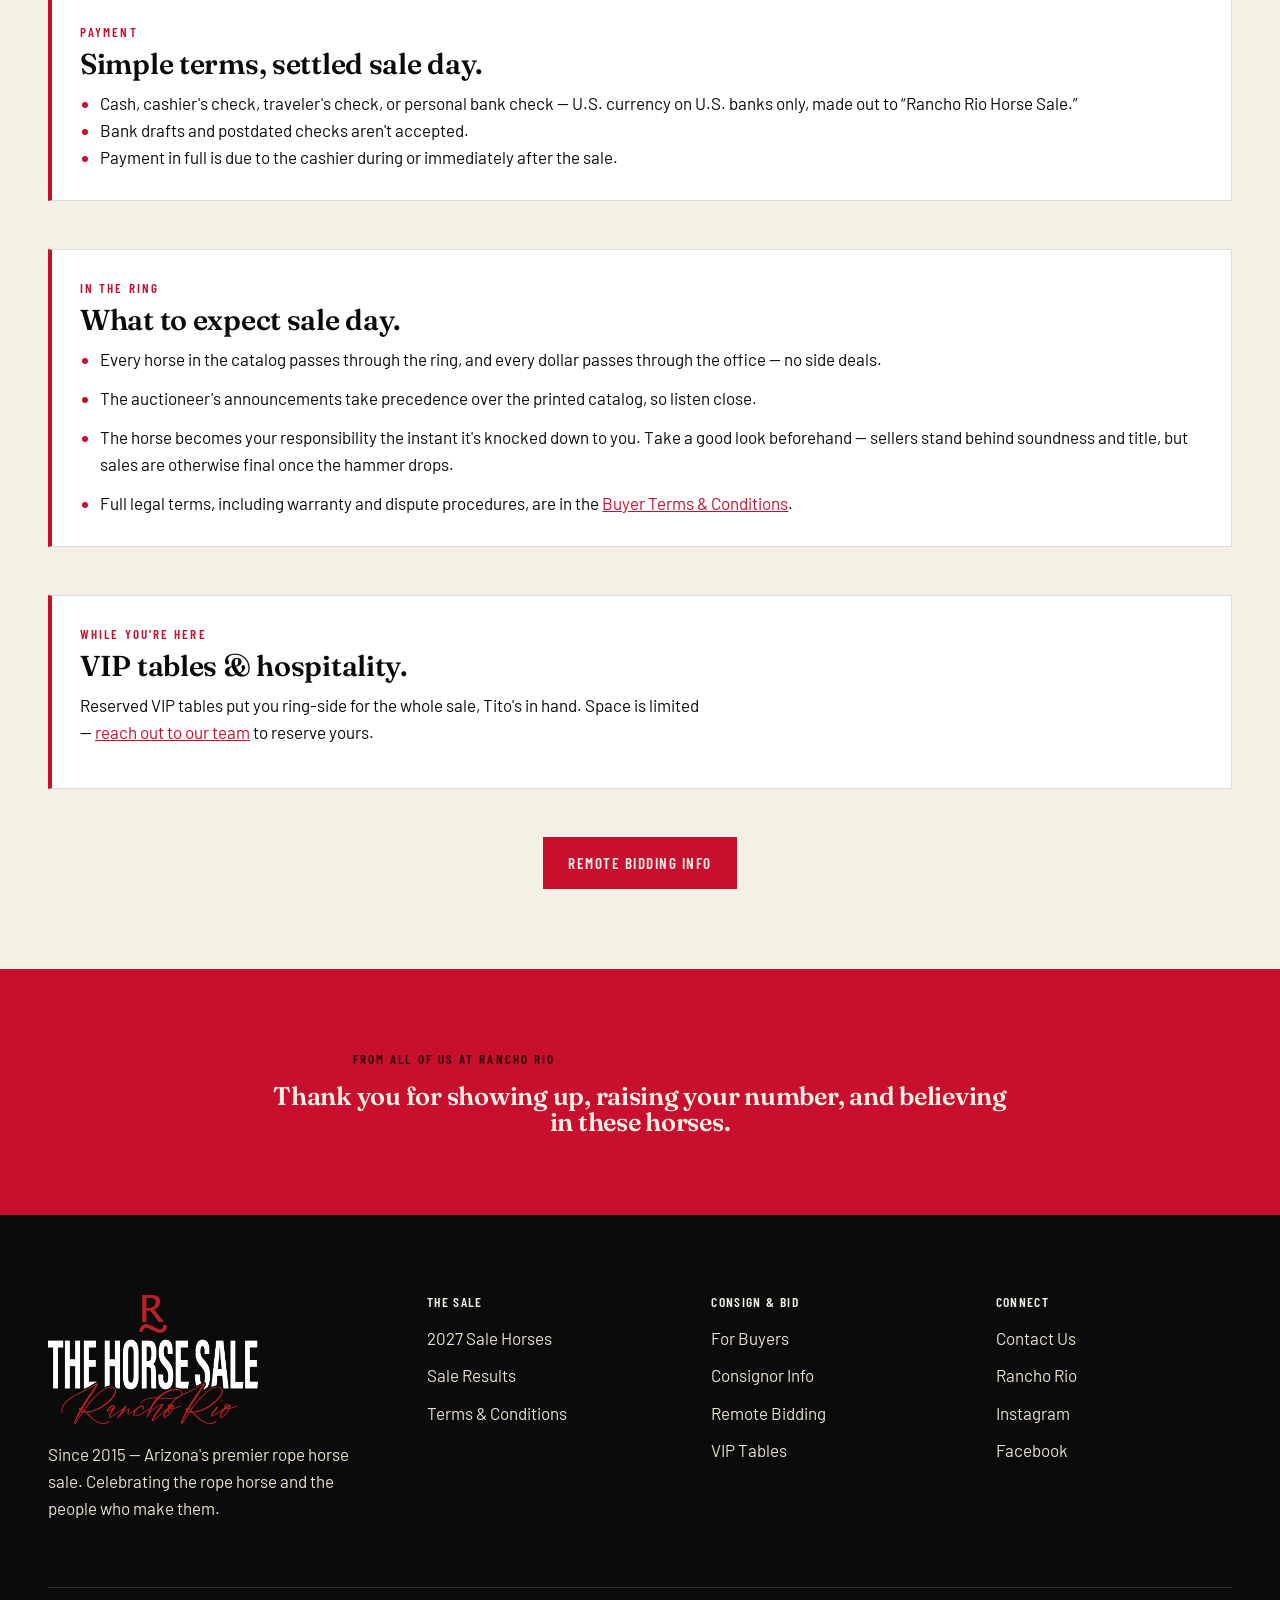
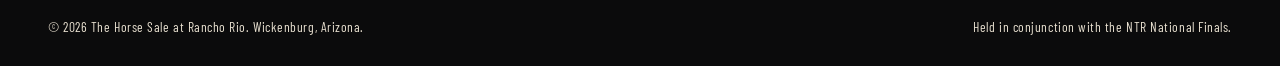
==== commit c6a39e39: "Add Rancho Rio back to main nav, open footer link in same window" ====
--- a/buyers.html
+++ b/buyers.html
@@ -36,6 +36,7 @@
         <li><a href="results.html">Sale Results</a></li>
         <li><a href="buyers.html" aria-current="page">Buyers</a></li>
         <li><a href="consignors.html">Consignors</a></li>
+        <li><a href="https://ranchorioaz.com">Rancho Rio</a></li>
         <li><a href="contact.html">Contact</a></li>
       </ul>
       <a href="remote-bidding.html" class="btn btn-primary">Remote Bidding Info</a>
@@ -139,7 +140,7 @@
         <h4>Connect</h4>
         <ul>
           <li><a href="contact.html">Contact Us</a></li>
-          <li><a href="https://ranchorioaz.com" target="_blank" rel="noopener">Rancho Rio</a></li>
+          <li><a href="https://ranchorioaz.com">Rancho Rio</a></li>
           <li><a href="https://www.instagram.com/ranchorioaz" target="_blank" rel="noopener">Instagram</a></li>
           <li><a href="https://www.facebook.com/RanchoRio" target="_blank" rel="noopener">Facebook</a></li>
         </ul>
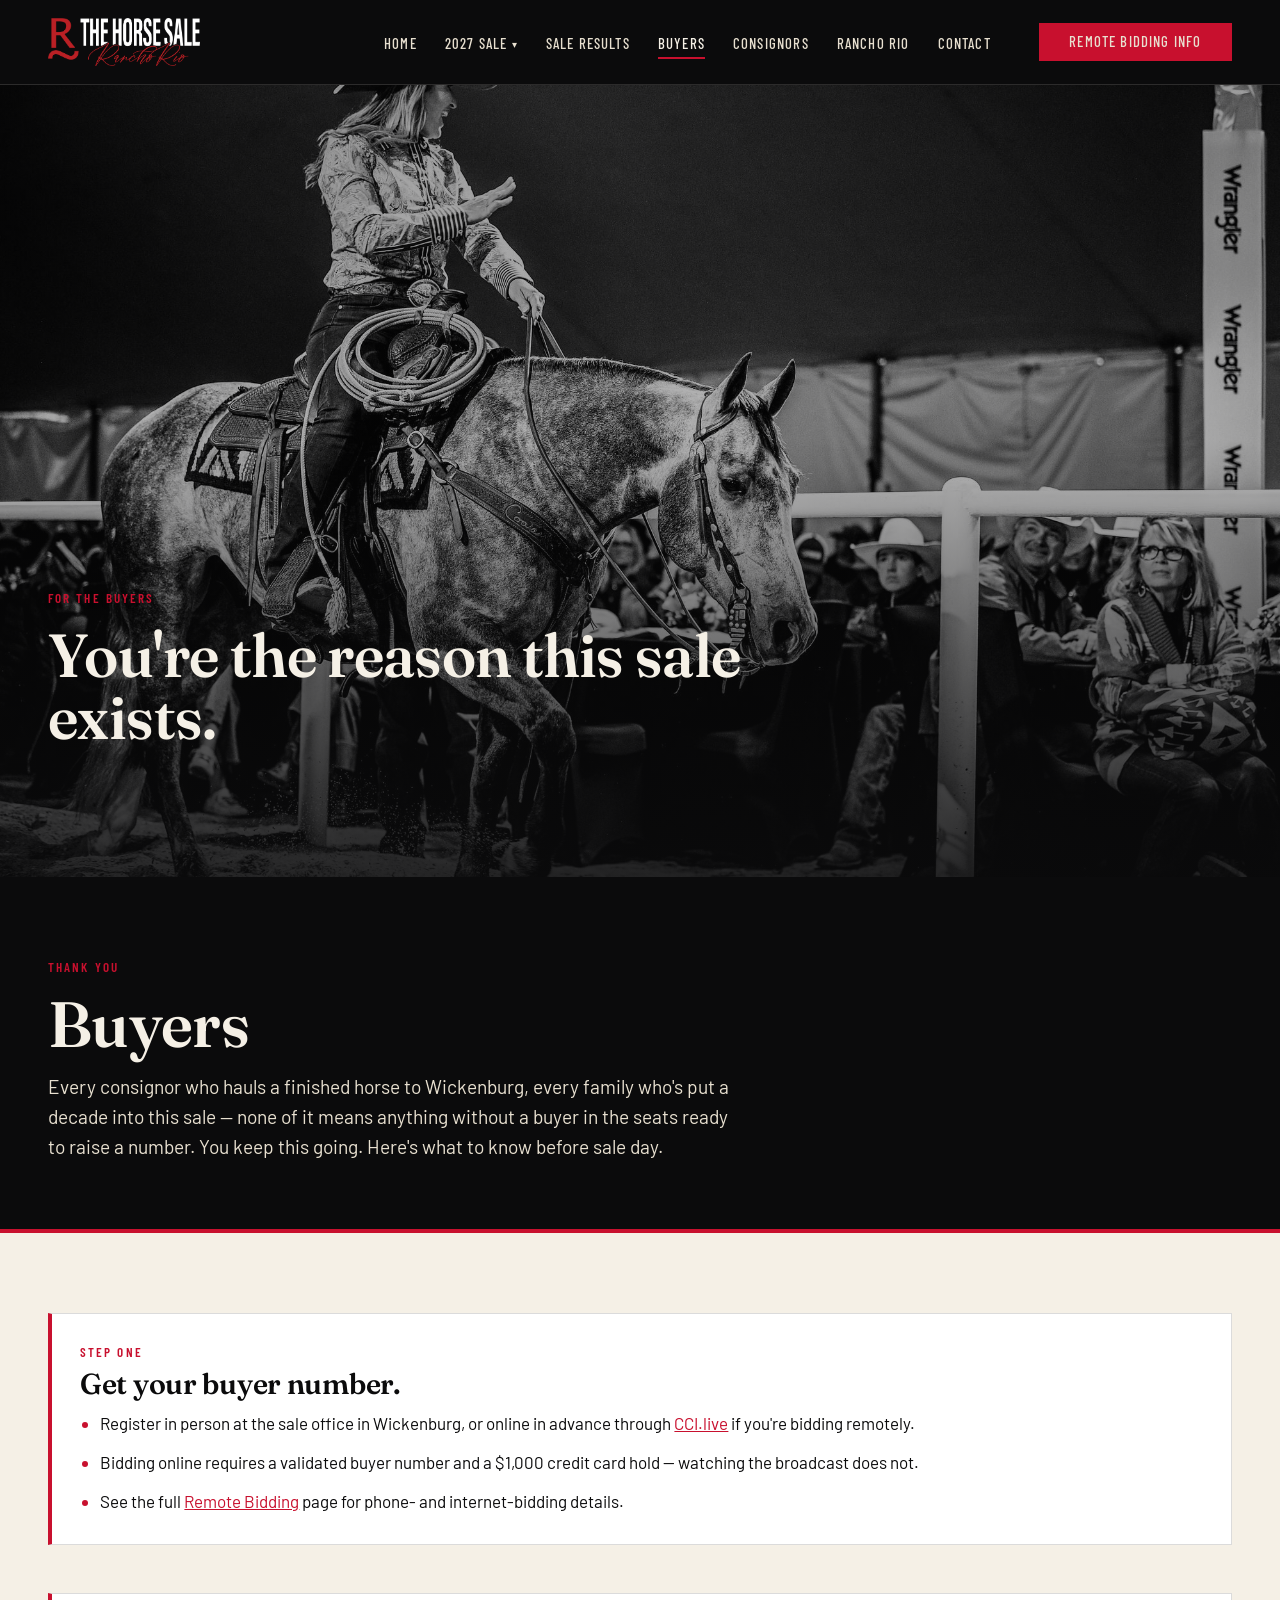
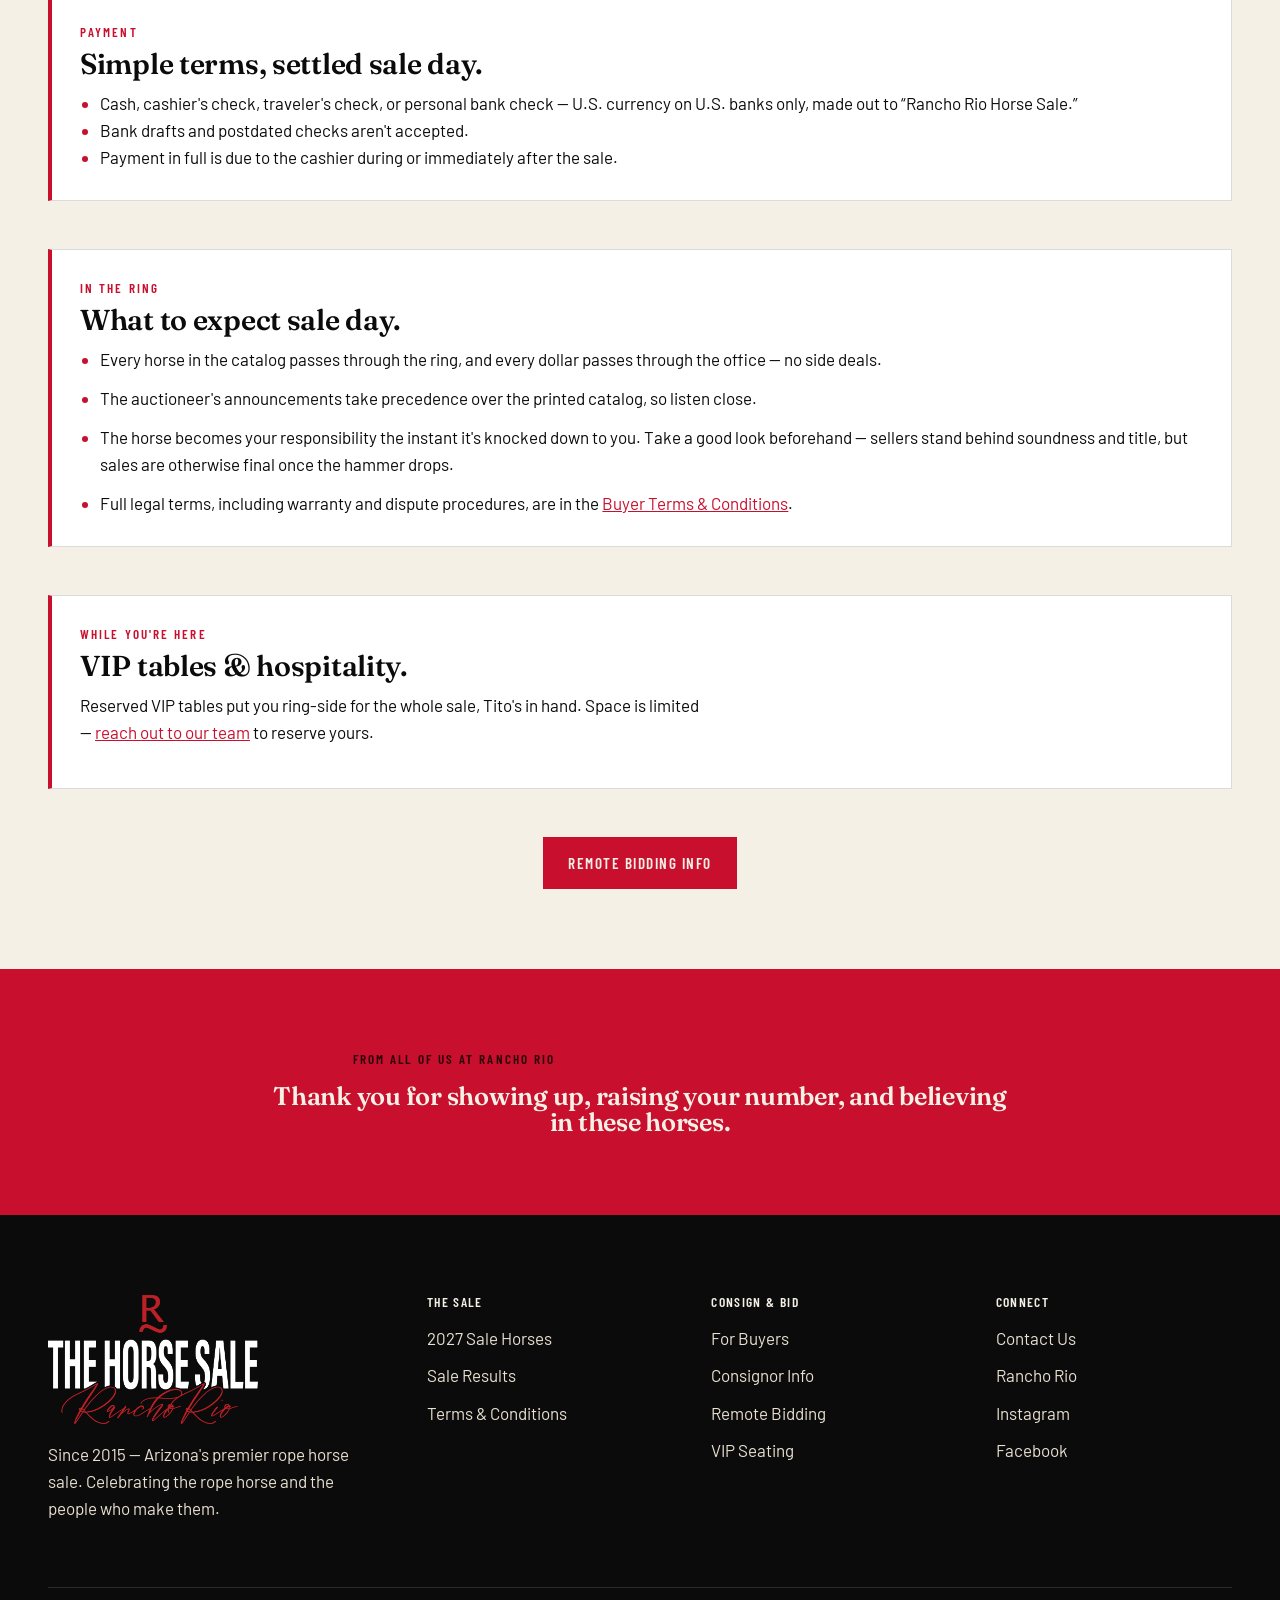
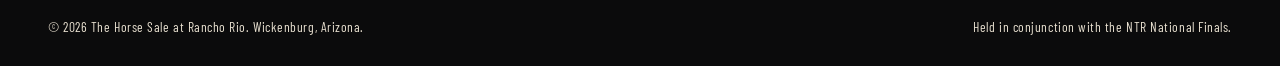
==== commit b1ddad16: "Add VIP Seating placeholder to 2027 Sale nav and footer" ====
--- a/buyers.html
+++ b/buyers.html
@@ -31,6 +31,7 @@
             <li><a href="index.html#schedule">Schedule</a></li>
             <li><a href="live-stream.html">Live Stream</a></li>
             <li><a href="remote-bidding.html">Remote Bidding</a></li>
+            <li><a href="#">VIP Seating</a></li>
           </ul>
         </li>
         <li><a href="results.html">Sale Results</a></li>
@@ -133,7 +134,7 @@
           <li><a href="buyers.html">For Buyers</a></li>
           <li><a href="consignors.html">Consignor Info</a></li>
           <li><a href="remote-bidding.html">Remote Bidding</a></li>
-          <li><a href="contact.html">VIP Tables</a></li>
+          <li><a href="#">VIP Seating</a></li>
         </ul>
       </div>
       <div>
--- a/css/styles.css
+++ b/css/styles.css
@@ -366,6 +366,20 @@
 .section-dark { background: var(--ink); color: var(--bone); }
 .section-red { background: var(--red); color: var(--bone); }
 
+/* ---------- Testimonials ---------- */
+
+.testimonial-slide { display: flex; flex-direction: column; align-items: center; }
+.testimonial-avatar {
+  width: 112px;
+  height: 112px;
+  border-radius: 50%;
+  object-fit: cover;
+  display: block;
+  margin-bottom: var(--space-3);
+  border: 3px solid var(--bone);
+  box-shadow: 0 6px 18px rgba(0,0,0,0.25);
+}
+
 .section-head {
   display: flex;
   justify-content: space-between;
